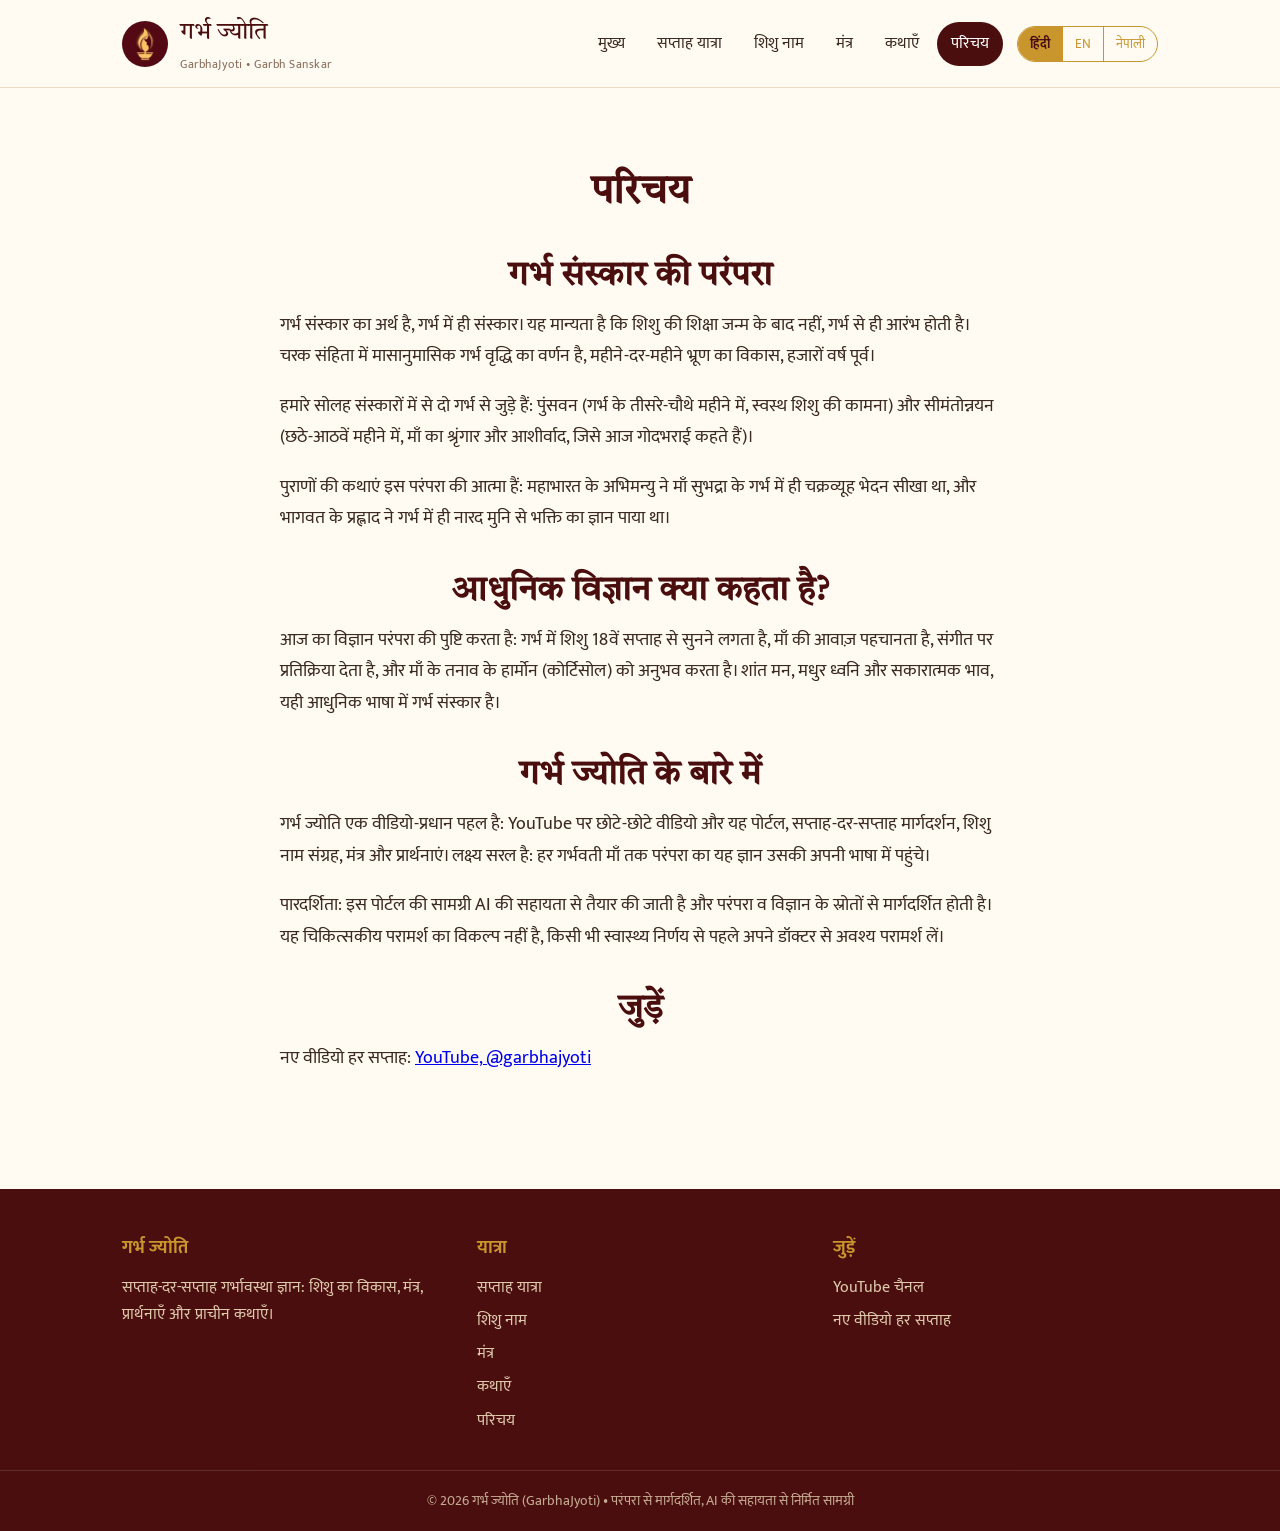
==== about.html @ 6e211eab "Bump asset versions for clean cache rollout (i18n v5, weeks v3, stories v2)" ====
<!DOCTYPE html>
<html lang="hi">
<head>
<meta charset="UTF-8">
<meta name="viewport" content="width=device-width, initial-scale=1.0">
<title>परिचय | गर्भ ज्योति</title>
<meta name="description" content="गर्भ संस्कार की परंपरा और गर्भ ज्योति का उद्देश्य।">
<link rel="preconnect" href="https://fonts.googleapis.com">
<link rel="preconnect" href="https://fonts.gstatic.com" crossorigin>
<link href="https://fonts.googleapis.com/css2?family=Tiro+Devanagari+Hindi&family=Mukta:wght@400;500;600;700&display=swap" rel="stylesheet">
<link rel="stylesheet" href="assets/style.css">
<link rel="icon" href="assets/img/logo.png">
</head>
<body>
<script src="assets/i18n.js?v=5"></script>
<script src="assets/site.js?v=3"></script>

<section class="block" style="padding-top: 44px;">
  <div class="wrap">
    <div class="prose">
      <h2 style="text-align:center; font-size: 40px;" data-i18n="a_title"></h2>

      <h2 data-i18n="trad_t"></h2>
      <p data-i18n="trad_p1"></p>
      <p data-i18n="trad_p2"></p>
      <p data-i18n="trad_p3"></p>

      <h2 data-i18n="sci_t"></h2>
      <p data-i18n="sci_p"></p>

      <h2 data-i18n="gj_t"></h2>
      <p data-i18n="gj_p1"></p>
      <p data-i18n="trans_p"></p>

      <h2 data-i18n="join_t"></h2>
      <p><span data-i18n="join_p"></span>
      <a href="https://www.youtube.com/@garbhajyoti" target="_blank" rel="noopener">YouTube, @garbhajyoti</a></p>
    </div>
  </div>
</section>

</body>
</html>
---- assets/style.css ----
:root {
  --cream: #FFFBF3;
  --cream2: #FFF4E2;
  --maroon: #4A0E0E;
  --maroon2: #6B1A1A;
  --gold: #C9962E;
  --gold-soft: #F3DFB0;
  --ink: #3A2A22;
  --muted: #8A6F5C;
  --card: #FFFFFF;
  --line: #EBDCC3;
  --radius: 16px;
}
* { box-sizing: border-box; margin: 0; padding: 0; }
html { scroll-behavior: smooth; }
body {
  font-family: "Mukta", "Noto Sans Devanagari", sans-serif;
  background: var(--cream);
  color: var(--ink);
  line-height: 1.75;
  font-size: 18px;
}
h1, h2, h3, .serif {
  font-family: "Tiro Devanagari Hindi", "Noto Serif Devanagari", serif;
  color: var(--maroon);
  line-height: 1.35;
}
.wrap { max-width: 1080px; margin: 0 auto; padding: 0 22px; }

/* header */
.site-header {
  position: sticky; top: 0; z-index: 50;
  background: rgba(255, 251, 243, 0.96);
  border-bottom: 1px solid var(--line);
  backdrop-filter: blur(6px);
}
.header-inner { display: flex; align-items: center; justify-content: space-between; padding: 12px 22px; max-width: 1080px; margin: 0 auto; }
.brand { display: flex; align-items: center; gap: 12px; text-decoration: none; }
.brand img { width: 46px; height: 46px; border-radius: 50%; }
.brand-name { font-family: "Tiro Devanagari Hindi", serif; font-size: 24px; color: var(--maroon); }
.brand-name small { display: block; font-family: "Mukta", sans-serif; font-size: 12px; color: var(--muted); letter-spacing: 0.5px; }
nav.main-nav { display: flex; gap: 4px; flex-wrap: wrap; }
nav.main-nav a {
  text-decoration: none; color: var(--ink); padding: 8px 14px; border-radius: 999px; font-size: 16px;
}
nav.main-nav a:hover { background: var(--cream2); }
nav.main-nav a.active { background: var(--maroon); color: #fff; }

/* hero */
.hero {
  background: radial-gradient(ellipse 90% 90% at 50% 0%, #FFF1D6 0%, var(--cream) 70%);
  text-align: center; padding: 72px 22px 56px;
  border-bottom: 1px solid var(--line);
}
.hero .kicker {
  display: inline-block; font-size: 15px; color: var(--maroon2);
  background: var(--gold-soft); border: 1px solid var(--gold);
  padding: 6px 18px; border-radius: 999px; margin-bottom: 20px;
}
.hero h1 { font-size: clamp(40px, 6vw, 64px); margin-bottom: 8px; }
.hero .tagline { font-size: 22px; color: var(--maroon2); margin-bottom: 14px; }
.hero p.lead { max-width: 640px; margin: 0 auto 28px; color: var(--muted); font-size: 19px; }
.btn-row { display: flex; gap: 14px; justify-content: center; flex-wrap: wrap; }
.btn {
  display: inline-block; text-decoration: none; padding: 13px 30px; border-radius: 999px;
  font-size: 18px; font-weight: 600; transition: transform 0.15s ease;
}
.btn:hover { transform: translateY(-2px); }
.btn-primary { background: var(--maroon); color: #fff; }
.btn-gold { background: var(--gold); color: var(--maroon); }
.btn-outline { border: 2px solid var(--maroon); color: var(--maroon); }

/* sections */
section.block { padding: 56px 0; }
section.block h2 { font-size: 34px; margin-bottom: 10px; text-align: center; }
section.block .sub { text-align: center; color: var(--muted); max-width: 640px; margin: 0 auto 34px; }
.cards { display: grid; grid-template-columns: repeat(auto-fit, minmax(280px, 1fr)); gap: 22px; }
.card {
  background: var(--card); border: 1px solid var(--line); border-radius: var(--radius);
  padding: 30px 26px; text-decoration: none; color: inherit; display: block;
  transition: transform 0.15s ease, box-shadow 0.15s ease;
}
a.card:hover { transform: translateY(-4px); box-shadow: 0 14px 34px rgba(74, 14, 14, 0.10); }
.card .emoji { font-size: 40px; margin-bottom: 12px; }
.card h3 { font-size: 24px; margin-bottom: 8px; }
.card p { color: var(--muted); font-size: 16.5px; }
.card .go { color: var(--maroon); font-weight: 700; margin-top: 12px; display: inline-block; }

.prose { max-width: 720px; margin: 0 auto; }
.prose p { margin-bottom: 18px; }
.prose h2 { text-align: left; margin: 34px 0 12px; font-size: 28px; }

/* week page */
.tracker {
  background: var(--maroon); color: #FFEFD2; border-radius: var(--radius);
  padding: 34px 30px; margin: 34px 0; text-align: center;
}
.tracker h2 { color: #FFEFD2; margin-bottom: 6px; }
.tracker p { opacity: 0.85; margin-bottom: 18px; }
.tracker input[type="date"] {
  font-size: 18px; padding: 12px 18px; border-radius: 12px; border: none; margin-right: 10px;
  font-family: inherit;
}
.weeknav { display: flex; flex-wrap: wrap; gap: 8px; justify-content: center; margin: 26px 0 8px; }
.weeknav button {
  width: 46px; height: 46px; border-radius: 12px; border: 1px solid var(--line);
  background: #fff; font-size: 16px; cursor: pointer; font-family: inherit; color: var(--muted);
}
.weeknav button.ready { background: var(--cream2); border-color: var(--gold); color: var(--maroon); font-weight: 700; }
.weeknav button.sel { background: var(--maroon); color: #fff; border-color: var(--maroon); }
.week-detail {
  background: var(--card); border: 1px solid var(--line); border-radius: var(--radius);
  padding: 36px 32px; margin-top: 26px;
}
.week-detail .wk { font-size: 15px; color: var(--gold); font-weight: 700; letter-spacing: 1px; }
.week-detail h2 { text-align: left; font-size: 32px; margin: 4px 0 16px; }
.fact { display: flex; gap: 14px; margin-bottom: 18px; }
.fact .ic { font-size: 26px; flex-shrink: 0; }
.fact h4 { font-size: 17px; color: var(--maroon2); margin-bottom: 2px; }
.fact p { font-size: 17px; }
.soon { text-align: center; padding: 40px 20px; color: var(--muted); }

/* names */
.filters { display: flex; gap: 10px; flex-wrap: wrap; justify-content: center; margin: 26px 0; align-items: center; }
.filters input[type="search"] {
  font-size: 18px; padding: 12px 20px; border-radius: 999px; border: 1px solid var(--line);
  width: min(420px, 90%); font-family: inherit; background: #fff;
}
.pill {
  border: 1px solid var(--line); background: #fff; border-radius: 999px; padding: 10px 20px;
  font-size: 16px; cursor: pointer; font-family: inherit;
}
.pill.sel { background: var(--maroon); color: #fff; border-color: var(--maroon); }
.name-grid { display: grid; grid-template-columns: repeat(auto-fill, minmax(240px, 1fr)); gap: 16px; margin-top: 10px; }
.name-card { background: var(--card); border: 1px solid var(--line); border-radius: 14px; padding: 20px; }
.name-card .nm { font-family: "Tiro Devanagari Hindi", serif; font-size: 24px; color: var(--maroon); }
.name-card .lt { font-size: 14px; color: var(--muted); letter-spacing: 0.5px; }
.name-card .mn { margin-top: 8px; font-size: 16.5px; }
.name-card .tags { margin-top: 10px; display: flex; gap: 8px; flex-wrap: wrap; }
.tag { font-size: 13px; background: var(--cream2); border: 1px solid var(--gold-soft); color: var(--maroon2); padding: 3px 12px; border-radius: 999px; }
.count { text-align: center; color: var(--muted); margin-top: 18px; }

/* mantras */
.mantra-card {
  background: var(--card); border: 1px solid var(--line); border-radius: var(--radius);
  padding: 34px 32px; margin-bottom: 26px;
}
.mantra-card h3 { font-size: 26px; margin-bottom: 4px; }
.mantra-card .when { color: var(--muted); font-size: 15.5px; margin-bottom: 16px; }
.mantra-text {
  font-family: "Tiro Devanagari Hindi", serif; font-size: 23px; color: var(--maroon);
  background: var(--cream2); border-radius: 12px; padding: 22px 24px; margin-bottom: 16px; line-height: 2;
}
.mantra-card .meaning { margin-bottom: 16px; }
.mantra-card .meaning h4 { color: var(--maroon2); font-size: 16px; margin-bottom: 2px; }
audio { width: 100%; margin-top: 6px; }

/* video */
.video-wrap { max-width: 420px; margin: 0 auto; border-radius: var(--radius); overflow: hidden; border: 1px solid var(--line); box-shadow: 0 18px 44px rgba(74,14,14,.12); }
.video-wrap video { width: 100%; display: block; }

/* footer */
footer.site-footer { background: var(--maroon); color: #EFDDBE; margin-top: 40px; }
.footer-inner { max-width: 1080px; margin: 0 auto; padding: 44px 22px 30px; display: grid; grid-template-columns: repeat(auto-fit, minmax(240px, 1fr)); gap: 30px; }
footer.site-footer h4 { color: var(--gold); margin-bottom: 10px; font-size: 18px; }
footer.site-footer a { color: #EFDDBE; text-decoration: none; }
footer.site-footer a:hover { text-decoration: underline; }
footer.site-footer p, footer.site-footer li { font-size: 15.5px; opacity: 0.9; }
footer.site-footer ul { list-style: none; }
footer.site-footer li { margin-bottom: 6px; }
.copyright { text-align: center; padding: 18px; border-top: 1px solid rgba(239,221,190,.2); font-size: 14px; opacity: 0.75; }

@media (max-width: 720px) {
  body { font-size: 17px; }
  nav.main-nav a { padding: 6px 10px; font-size: 15px; }
  .brand-name { font-size: 20px; }
  .week-detail { padding: 26px 20px; }
  .tracker input[type="date"] { margin-bottom: 10px; width: 100%; }
}

/* Language toggle */
.nav-wrap { display: flex; align-items: center; gap: 14px; }
.lang-toggle { display: flex; border: 1.5px solid var(--gold); border-radius: 999px; overflow: hidden; }
.lang-toggle button { background: transparent; border: 0; color: var(--gold); font-family: inherit; font-size: 0.82rem; padding: 6px 12px; cursor: pointer; }
.lang-toggle button + button { border-left: 1px solid var(--gold); }
.lang-toggle button.sel { background: var(--gold); color: var(--maroon); font-weight: 700; }
@media (max-width: 720px) {
  .nav-wrap { width: 100%; justify-content: space-between; }
  .header-inner { flex-wrap: wrap; }
}
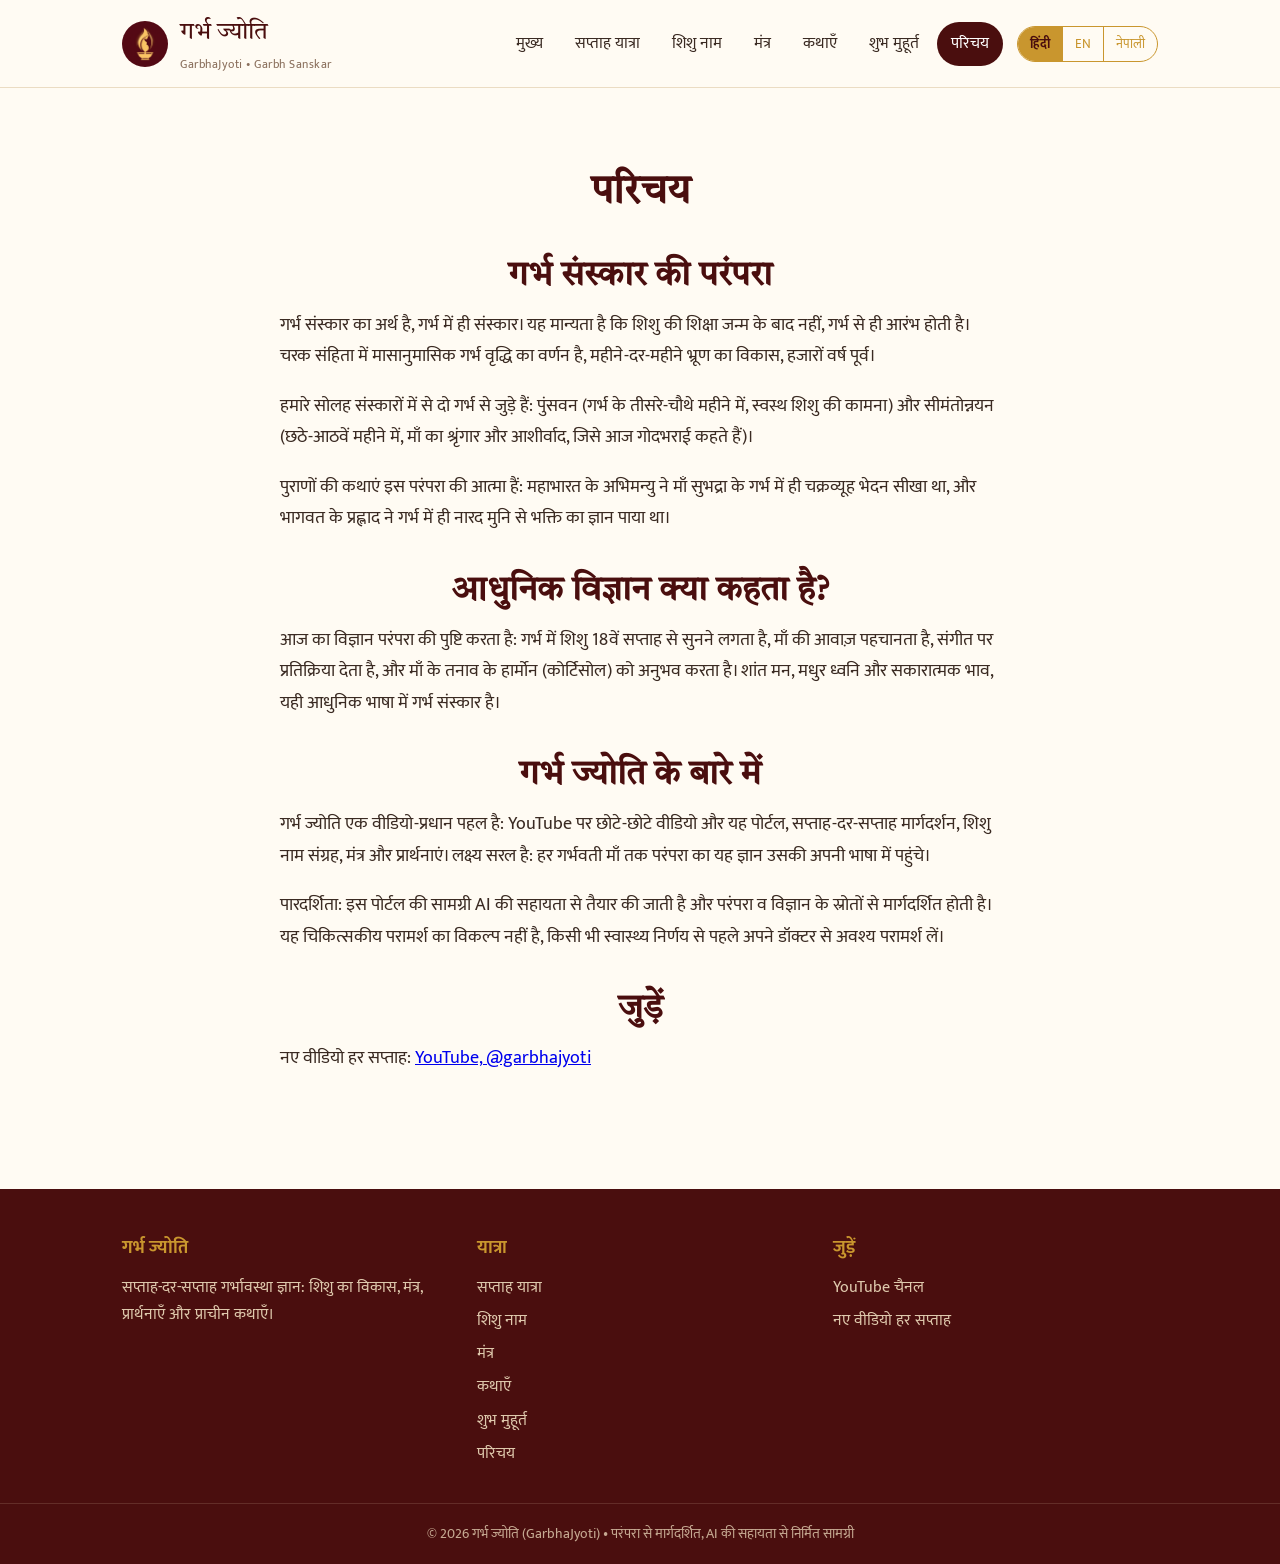
==== commit d8c68f91: "Add Shubh Muhurta page: auspicious timing for planned delivery (panchanga, lagna, numerology, time z" ====
--- a/about.html
+++ b/about.html
@@ -12,8 +12,8 @@
 <link rel="icon" href="assets/img/logo.png">
 </head>
 <body>
-<script src="assets/i18n.js?v=5"></script>
-<script src="assets/site.js?v=3"></script>
+<script src="assets/i18n.min.js?v=10"></script>
+<script src="assets/site.min.js?v=10"></script>
 
 <section class="block" style="padding-top: 44px;">
   <div class="wrap">
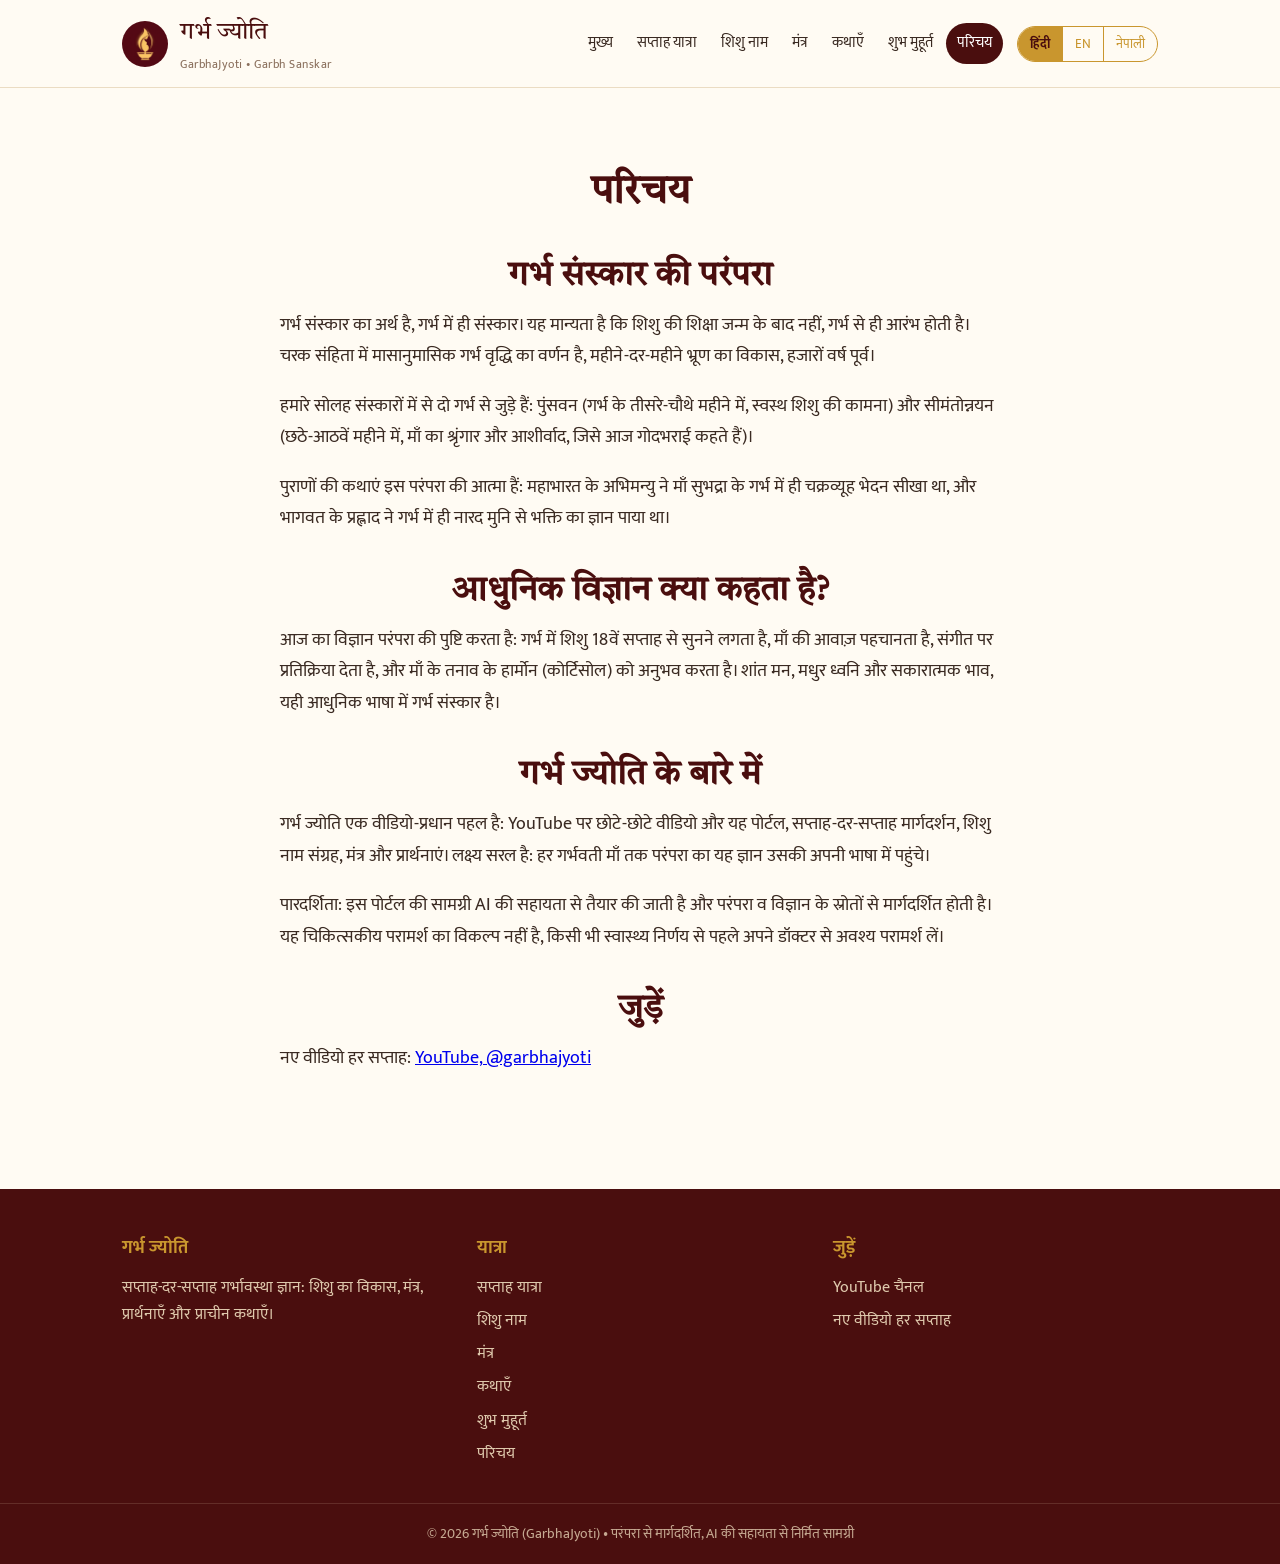
==== commit 558873ab: "Shubh Muhurta: Mulank + Bhagyank numerology; single-line desktop nav (tighter menu, shorter label)" ====
--- a/about.html
+++ b/about.html
@@ -12,8 +12,8 @@
 <link rel="icon" href="assets/img/logo.png">
 </head>
 <body>
-<script src="assets/i18n.min.js?v=10"></script>
-<script src="assets/site.min.js?v=10"></script>
+<script src="assets/i18n.min.js?v=12"></script>
+<script src="assets/site.min.js?v=12"></script>
 
 <section class="block" style="padding-top: 44px;">
   <div class="wrap">
--- a/assets/style.css
+++ b/assets/style.css
@@ -39,9 +39,9 @@
 .brand img { width: 46px; height: 46px; border-radius: 50%; }
 .brand-name { font-family: "Tiro Devanagari Hindi", serif; font-size: 24px; color: var(--maroon); }
 .brand-name small { display: block; font-family: "Mukta", sans-serif; font-size: 12px; color: var(--muted); letter-spacing: 0.5px; }
-nav.main-nav { display: flex; gap: 4px; flex-wrap: wrap; }
+nav.main-nav { display: flex; gap: 2px; flex-wrap: wrap; align-items: center; }
 nav.main-nav a {
-  text-decoration: none; color: var(--ink); padding: 8px 14px; border-radius: 999px; font-size: 16px;
+  text-decoration: none; color: var(--ink); padding: 7px 11px; border-radius: 999px; font-size: 15px; white-space: nowrap;
 }
 nav.main-nav a:hover { background: var(--cream2); }
 nav.main-nav a.active { background: var(--maroon); color: #fff; }
